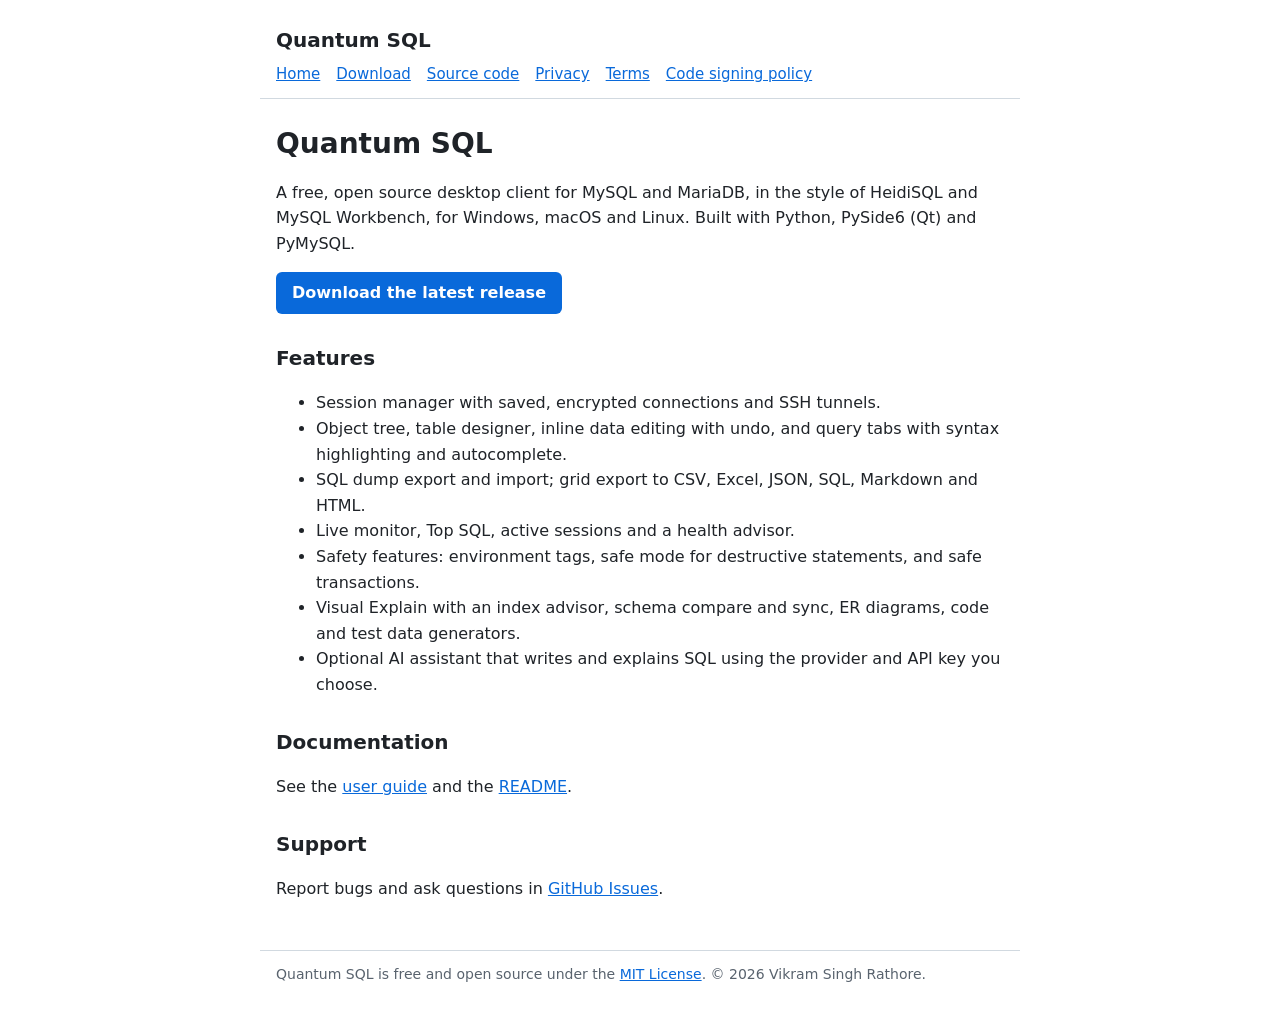
==== docs/index.html @ f1ba7c72 "Add project website for GitHub Pages: home, privacy, terms, code signing policy" ====
<!doctype html>
<html lang="en">
<head>
<meta charset="utf-8">
<meta name="viewport" content="width=device-width, initial-scale=1">
<title>Quantum SQL</title>
<meta name="description" content="Free, open source desktop client for MySQL and MariaDB on Windows, macOS and Linux.">
<link rel="stylesheet" href="style.css">
</head>
<body>
<header>
  <a class="brand" href="./">Quantum SQL</a>
  <nav>
    <a href="./">Home</a>
    <a href="https://github.com/Vikram662/quantum-sql-studio/releases">Download</a>
    <a href="https://github.com/Vikram662/quantum-sql-studio">Source code</a>
    <a href="privacy.html">Privacy</a>
    <a href="terms.html">Terms</a>
    <a href="code-signing.html">Code signing policy</a>
  </nav>
</header>
<main>
  <h1>Quantum SQL</h1>
  <p>A free, open source desktop client for MySQL and MariaDB, in the style of HeidiSQL and MySQL Workbench, for Windows, macOS and Linux. Built with Python, PySide6 (Qt) and PyMySQL.</p>
  <p><a class="button" href="https://github.com/Vikram662/quantum-sql-studio/releases">Download the latest release</a></p>

  <h2>Features</h2>
  <ul>
    <li>Session manager with saved, encrypted connections and SSH tunnels.</li>
    <li>Object tree, table designer, inline data editing with undo, and query tabs with syntax highlighting and autocomplete.</li>
    <li>SQL dump export and import; grid export to CSV, Excel, JSON, SQL, Markdown and HTML.</li>
    <li>Live monitor, Top SQL, active sessions and a health advisor.</li>
    <li>Safety features: environment tags, safe mode for destructive statements, and safe transactions.</li>
    <li>Visual Explain with an index advisor, schema compare and sync, ER diagrams, code and test data generators.</li>
    <li>Optional AI assistant that writes and explains SQL using the provider and API key you choose.</li>
  </ul>

  <h2>Documentation</h2>
  <p>See the <a href="https://github.com/Vikram662/quantum-sql-studio/blob/main/docs/USER_GUIDE.md">user guide</a> and the <a href="https://github.com/Vikram662/quantum-sql-studio#readme">README</a>.</p>

  <h2>Support</h2>
  <p>Report bugs and ask questions in <a href="https://github.com/Vikram662/quantum-sql-studio/issues">GitHub Issues</a>.</p>
</main>
<footer>
  Quantum SQL is free and open source under the <a href="https://github.com/Vikram662/quantum-sql-studio/blob/main/LICENSE">MIT License</a>. &copy; 2026 Vikram Singh Rathore.
</footer>
</body>
</html>
---- docs/style.css ----
:root { --bg: #ffffff; --fg: #1f2328; --muted: #59636e; --line: #d1d9e0; --accent: #0969da; }
@media (prefers-color-scheme: dark) {
  :root { --bg: #0d1117; --fg: #e6edf3; --muted: #9198a1; --line: #3d444d; --accent: #4493f8; }
}
* { box-sizing: border-box; }
body { margin: 0; background: var(--bg); color: var(--fg); font: 16px/1.6 system-ui, -apple-system, "Segoe UI", Roboto, sans-serif; }
header, main, footer { max-width: 760px; margin: 0 auto; padding: 0 16px; }
header { padding-top: 24px; padding-bottom: 12px; border-bottom: 1px solid var(--line); }
header a.brand { font-weight: 700; font-size: 20px; color: var(--fg); text-decoration: none; }
nav { margin-top: 6px; display: flex; flex-wrap: wrap; gap: 4px 16px; font-size: 15px; }
main { padding-top: 8px; padding-bottom: 32px; }
footer { padding-top: 12px; padding-bottom: 32px; border-top: 1px solid var(--line); color: var(--muted); font-size: 14px; }
a { color: var(--accent); }
h1 { font-size: 28px; line-height: 1.25; }
h2 { font-size: 20px; margin-top: 28px; }
.muted { color: var(--muted); }
.button { display: inline-block; padding: 8px 16px; border-radius: 6px; background: var(--accent); color: #fff; text-decoration: none; font-weight: 600; }
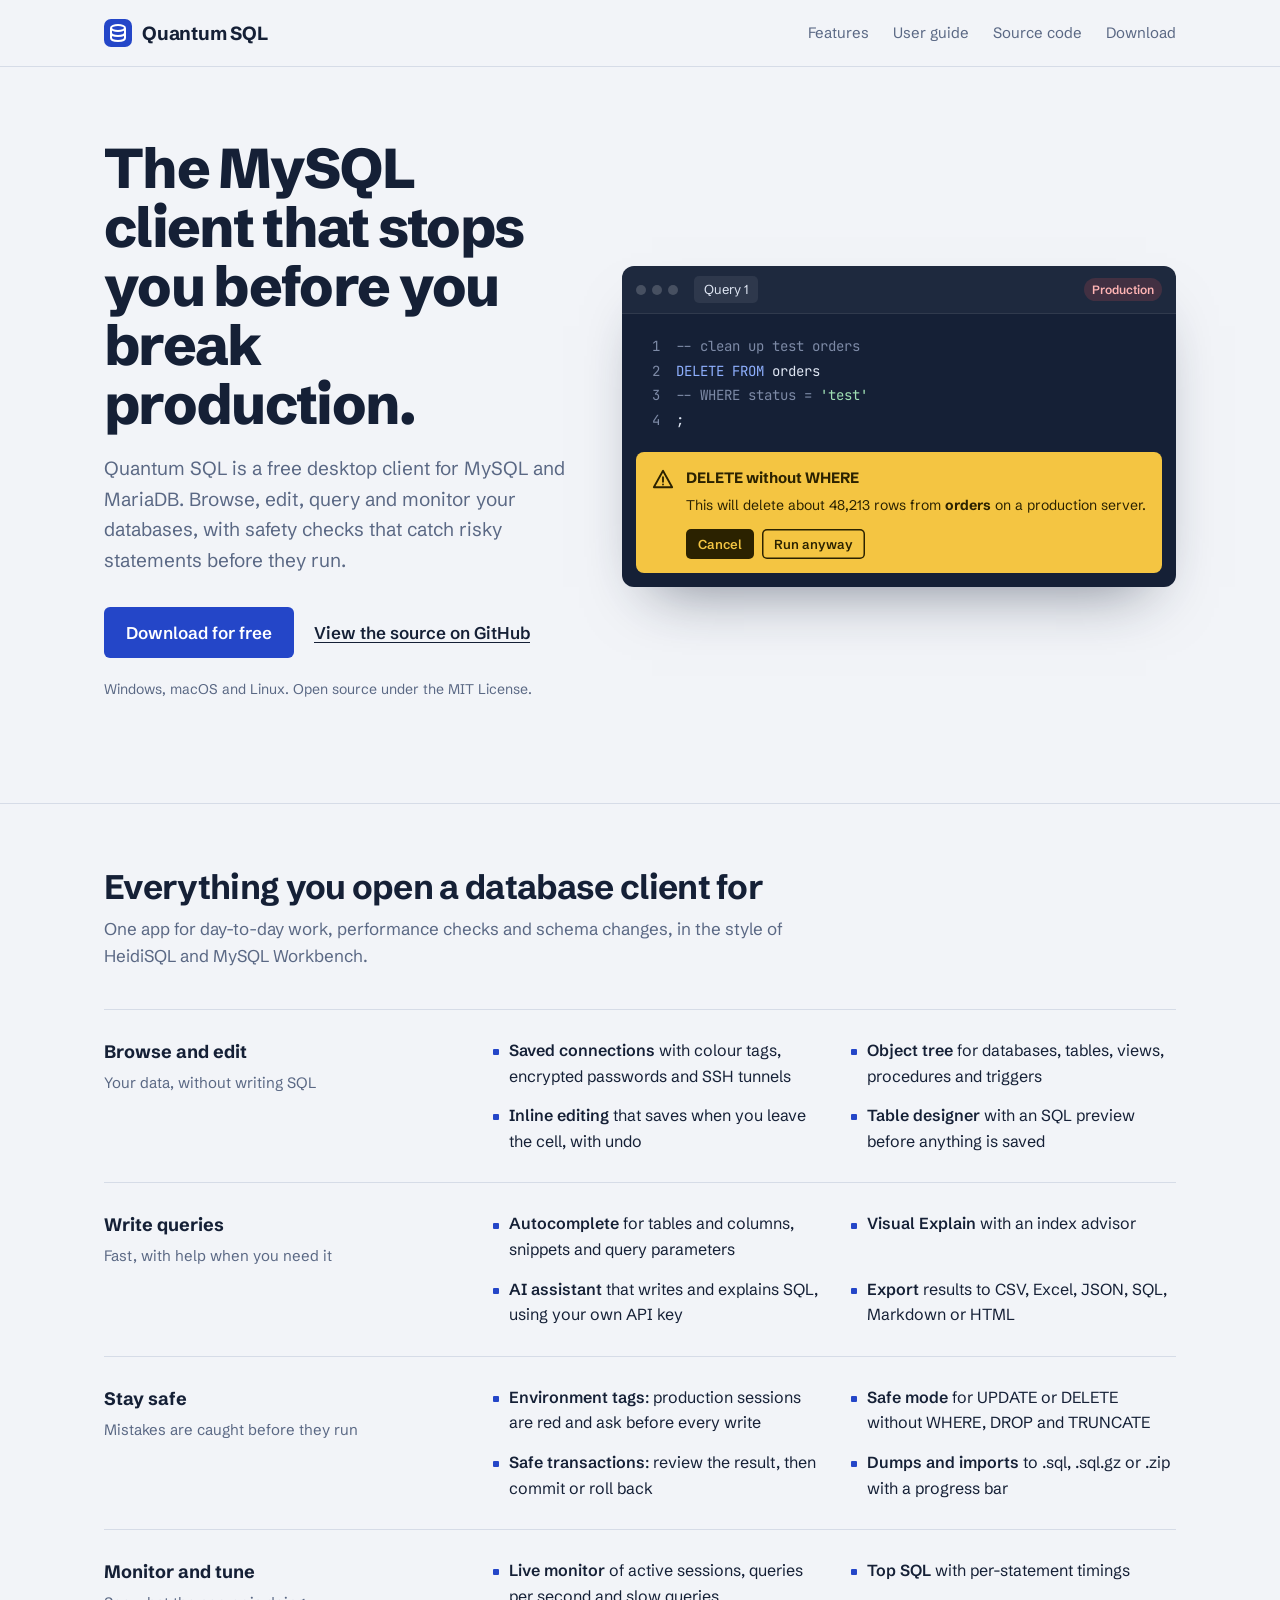
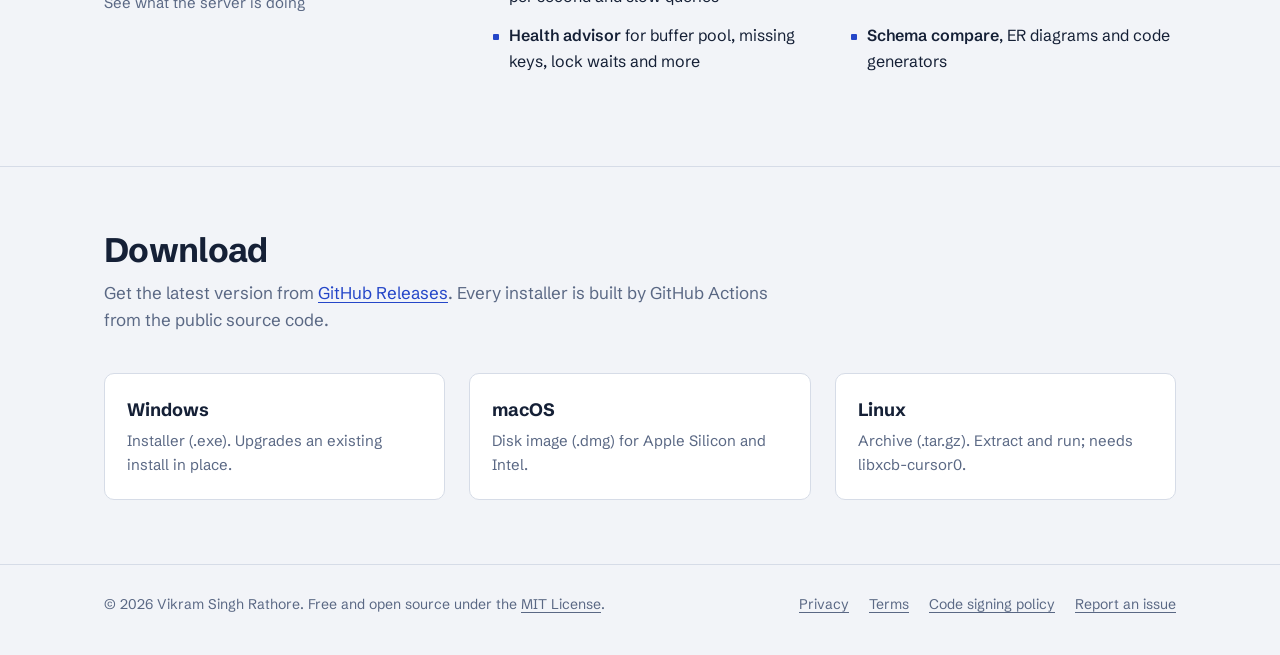
==== commit ef7e03e7: "Redesign project website" ====
--- a/docs/index.html
+++ b/docs/index.html
@@ -5,44 +5,130 @@
 <meta name="viewport" content="width=device-width, initial-scale=1">
 <title>Quantum SQL</title>
 <meta name="description" content="Free, open source desktop client for MySQL and MariaDB on Windows, macOS and Linux.">
+<link rel="icon" href="data:image/svg+xml,%3Csvg xmlns='http://www.w3.org/2000/svg' viewBox='0 0 28 28'%3E%3Crect width='28' height='28' rx='7' fill='%232446c8'/%3E%3Cellipse cx='14' cy='9' rx='7' ry='3' fill='none' stroke='%23fff' stroke-width='2'/%3E%3Cpath d='M7 9v10c0 1.7 3.1 3 7 3s7-1.3 7-3V9M7 14c0 1.7 3.1 3 7 3s7-1.3 7-3' fill='none' stroke='%23fff' stroke-width='2'/%3E%3C/svg%3E">
+<link rel="preconnect" href="https://fonts.googleapis.com">
+<link rel="preconnect" href="https://fonts.gstatic.com" crossorigin>
+<link rel="stylesheet" href="https://fonts.googleapis.com/css2?family=JetBrains+Mono:wght@400;500&family=Schibsted+Grotesk:wght@400;600;700;800&display=swap">
 <link rel="stylesheet" href="style.css">
 </head>
 <body>
-<header>
-  <a class="brand" href="./">Quantum SQL</a>
-  <nav>
-    <a href="./">Home</a>
-    <a href="https://github.com/Vikram662/quantum-sql-studio/releases">Download</a>
-    <a href="https://github.com/Vikram662/quantum-sql-studio">Source code</a>
-    <a href="privacy.html">Privacy</a>
-    <a href="terms.html">Terms</a>
-    <a href="code-signing.html">Code signing policy</a>
-  </nav>
+<header class="topbar">
+  <div class="wrap">
+    <a class="brand" href="./">
+      <svg width="28" height="28" viewBox="0 0 28 28" aria-hidden="true"><rect width="28" height="28" rx="7" fill="#2446c8"/><ellipse cx="14" cy="9" rx="7" ry="3" fill="none" stroke="#fff" stroke-width="2"/><path d="M7 9v10c0 1.7 3.1 3 7 3s7-1.3 7-3V9M7 14c0 1.7 3.1 3 7 3s7-1.3 7-3" fill="none" stroke="#fff" stroke-width="2"/></svg>
+      Quantum SQL
+    </a>
+    <nav aria-label="Main">
+      <a href="#features">Features</a>
+      <a href="https://github.com/Vikram662/quantum-sql-studio/blob/main/docs/USER_GUIDE.md">User guide</a>
+      <a href="https://github.com/Vikram662/quantum-sql-studio">Source code</a>
+      <a href="https://github.com/Vikram662/quantum-sql-studio/releases">Download</a>
+    </nav>
+  </div>
 </header>
+
 <main>
-  <h1>Quantum SQL</h1>
-  <p>A free, open source desktop client for MySQL and MariaDB, in the style of HeidiSQL and MySQL Workbench, for Windows, macOS and Linux. Built with Python, PySide6 (Qt) and PyMySQL.</p>
-  <p><a class="button" href="https://github.com/Vikram662/quantum-sql-studio/releases">Download the latest release</a></p>
+  <section class="hero">
+    <div class="wrap">
+      <div>
+        <h1>The MySQL client that stops you before you break production.</h1>
+        <p class="lede">Quantum SQL is a free desktop client for MySQL and MariaDB. Browse, edit, query and monitor your databases, with safety checks that catch risky statements before they run.</p>
+        <div class="actions">
+          <a class="btn" href="https://github.com/Vikram662/quantum-sql-studio/releases">Download for free</a>
+          <a class="quiet" href="https://github.com/Vikram662/quantum-sql-studio">View the source on GitHub</a>
+        </div>
+        <p class="meta">Windows, macOS and Linux. Open source under the MIT License.</p>
+      </div>
 
-  <h2>Features</h2>
-  <ul>
-    <li>Session manager with saved, encrypted connections and SSH tunnels.</li>
-    <li>Object tree, table designer, inline data editing with undo, and query tabs with syntax highlighting and autocomplete.</li>
-    <li>SQL dump export and import; grid export to CSV, Excel, JSON, SQL, Markdown and HTML.</li>
-    <li>Live monitor, Top SQL, active sessions and a health advisor.</li>
-    <li>Safety features: environment tags, safe mode for destructive statements, and safe transactions.</li>
-    <li>Visual Explain with an index advisor, schema compare and sync, ER diagrams, code and test data generators.</li>
-    <li>Optional AI assistant that writes and explains SQL using the provider and API key you choose.</li>
-  </ul>
+      <figure class="window" aria-label="Quantum SQL query tab warning about a DELETE without a WHERE clause" style="margin:0">
+        <div class="chrome">
+          <span class="dots" aria-hidden="true"><i></i><i></i><i></i></span>
+          <span class="tab">Query 1</span>
+          <span class="env">Production</span>
+        </div>
+<pre><span class="ln">1</span><span class="cm">-- clean up test orders</span>
+<span class="ln">2</span><span class="kw">DELETE FROM</span> orders
+<span class="ln">3</span><span class="cm">-- WHERE status = <span class="str">'test'</span></span>
+<span class="ln">4</span>;</pre>
+        <div class="guard" role="img" aria-label="Safe mode warning">
+          <svg width="22" height="22" viewBox="0 0 24 24" aria-hidden="true"><path d="M12 3 2 21h20L12 3Z" fill="none" stroke="#2b2200" stroke-width="2" stroke-linejoin="round"/><path d="M12 10v5M12 18v.01" stroke="#2b2200" stroke-width="2" stroke-linecap="round"/></svg>
+          <strong>DELETE without WHERE</strong>
+          <span>This will delete about 48,213 rows from <b>orders</b> on a production server.</span>
+          <div class="choices"><b>Cancel</b><b>Run anyway</b></div>
+        </div>
+      </figure>
+    </div>
+  </section>
 
-  <h2>Documentation</h2>
-  <p>See the <a href="https://github.com/Vikram662/quantum-sql-studio/blob/main/docs/USER_GUIDE.md">user guide</a> and the <a href="https://github.com/Vikram662/quantum-sql-studio#readme">README</a>.</p>
+  <section class="band" id="features">
+    <div class="wrap">
+      <h2>Everything you open a database client for</h2>
+      <p>One app for day-to-day work, performance checks and schema changes, in the style of HeidiSQL and MySQL Workbench.</p>
 
-  <h2>Support</h2>
-  <p>Report bugs and ask questions in <a href="https://github.com/Vikram662/quantum-sql-studio/issues">GitHub Issues</a>.</p>
+      <div class="groups">
+        <div class="group">
+          <h3>Browse and edit<small>Your data, without writing SQL</small></h3>
+          <ul>
+            <li><b>Saved connections</b> with colour tags, encrypted passwords and SSH tunnels</li>
+            <li><b>Object tree</b> for databases, tables, views, procedures and triggers</li>
+            <li><b>Inline editing</b> that saves when you leave the cell, with undo</li>
+            <li><b>Table designer</b> with an SQL preview before anything is saved</li>
+          </ul>
+        </div>
+        <div class="group">
+          <h3>Write queries<small>Fast, with help when you need it</small></h3>
+          <ul>
+            <li><b>Autocomplete</b> for tables and columns, snippets and query parameters</li>
+            <li><b>Visual Explain</b> with an index advisor</li>
+            <li><b>AI assistant</b> that writes and explains SQL, using your own API key</li>
+            <li><b>Export</b> results to CSV, Excel, JSON, SQL, Markdown or HTML</li>
+          </ul>
+        </div>
+        <div class="group">
+          <h3>Stay safe<small>Mistakes are caught before they run</small></h3>
+          <ul>
+            <li><b>Environment tags</b>: production sessions are red and ask before every write</li>
+            <li><b>Safe mode</b> for UPDATE or DELETE without WHERE, DROP and TRUNCATE</li>
+            <li><b>Safe transactions</b>: review the result, then commit or roll back</li>
+            <li><b>Dumps and imports</b> to .sql, .sql.gz or .zip with a progress bar</li>
+          </ul>
+        </div>
+        <div class="group">
+          <h3>Monitor and tune<small>See what the server is doing</small></h3>
+          <ul>
+            <li><b>Live monitor</b> of active sessions, queries per second and slow queries</li>
+            <li><b>Top SQL</b> with per-statement timings</li>
+            <li><b>Health advisor</b> for buffer pool, missing keys, lock waits and more</li>
+            <li><b>Schema compare</b>, ER diagrams and code generators</li>
+          </ul>
+        </div>
+      </div>
+    </div>
+  </section>
+
+  <section class="band">
+    <div class="wrap">
+      <h2>Download</h2>
+      <p>Get the latest version from <a href="https://github.com/Vikram662/quantum-sql-studio/releases">GitHub Releases</a>. Every installer is built by GitHub Actions from the public source code.</p>
+      <div class="platforms">
+        <div class="platform"><h3>Windows</h3><p>Installer (.exe). Upgrades an existing install in place.</p></div>
+        <div class="platform"><h3>macOS</h3><p>Disk image (.dmg) for Apple Silicon and Intel.</p></div>
+        <div class="platform"><h3>Linux</h3><p>Archive (.tar.gz). Extract and run; needs libxcb-cursor0.</p></div>
+      </div>
+    </div>
+  </section>
 </main>
-<footer>
-  Quantum SQL is free and open source under the <a href="https://github.com/Vikram662/quantum-sql-studio/blob/main/LICENSE">MIT License</a>. &copy; 2026 Vikram Singh Rathore.
+
+<footer class="footer">
+  <div class="wrap">
+    <span>&copy; 2026 Vikram Singh Rathore. Free and open source under the <a href="https://github.com/Vikram662/quantum-sql-studio/blob/main/LICENSE">MIT License</a>.</span>
+    <nav aria-label="Legal">
+      <a href="privacy.html">Privacy</a>
+      <a href="terms.html">Terms</a>
+      <a href="code-signing.html">Code signing policy</a>
+      <a href="https://github.com/Vikram662/quantum-sql-studio/issues">Report an issue</a>
+    </nav>
+  </div>
 </footer>
 </body>
 </html>
--- a/docs/style.css
+++ b/docs/style.css
@@ -1,17 +1,159 @@
-:root { --bg: #ffffff; --fg: #1f2328; --muted: #59636e; --line: #d1d9e0; --accent: #0969da; }
+:root {
+  --paper: #f2f4f8;
+  --surface: #ffffff;
+  --ink: #152036;
+  --steel: #5a6884;
+  --line: #d6dce7;
+  --blue: #2446c8;
+  --blue-ink: #ffffff;
+  --amber: #f4c542;
+  --amber-soft: #fff4cf;
+  --amber-ink: #5a4300;
+  --code-bg: #152036;
+  --code-fg: #dfe6f3;
+  --code-dim: #7d8aa6;
+  --code-kw: #8fb0ff;
+  --code-str: #9fe0b4;
+  --code-num: #ffcf70;
+  --radius-window: 12px;
+  --radius-control: 6px;
+}
+
 @media (prefers-color-scheme: dark) {
-  :root { --bg: #0d1117; --fg: #e6edf3; --muted: #9198a1; --line: #3d444d; --accent: #4493f8; }
+  :root {
+    --paper: #0f1626;
+    --surface: #172036;
+    --ink: #e4e9f2;
+    --steel: #9aa6bf;
+    --line: #2a3550;
+    --blue: #7c9bff;
+    --blue-ink: #0f1626;
+    --amber: #f4c542;
+    --amber-soft: #3a3115;
+    --amber-ink: #f8dd8a;
+    --code-bg: #0a1020;
+    --code-fg: #dfe6f3;
+  }
 }
+
 * { box-sizing: border-box; }
-body { margin: 0; background: var(--bg); color: var(--fg); font: 16px/1.6 system-ui, -apple-system, "Segoe UI", Roboto, sans-serif; }
-header, main, footer { max-width: 760px; margin: 0 auto; padding: 0 16px; }
-header { padding-top: 24px; padding-bottom: 12px; border-bottom: 1px solid var(--line); }
-header a.brand { font-weight: 700; font-size: 20px; color: var(--fg); text-decoration: none; }
-nav { margin-top: 6px; display: flex; flex-wrap: wrap; gap: 4px 16px; font-size: 15px; }
-main { padding-top: 8px; padding-bottom: 32px; }
-footer { padding-top: 12px; padding-bottom: 32px; border-top: 1px solid var(--line); color: var(--muted); font-size: 14px; }
-a { color: var(--accent); }
-h1 { font-size: 28px; line-height: 1.25; }
-h2 { font-size: 20px; margin-top: 28px; }
-.muted { color: var(--muted); }
-.button { display: inline-block; padding: 8px 16px; border-radius: 6px; background: var(--accent); color: #fff; text-decoration: none; font-weight: 600; }
+
+html { -webkit-text-size-adjust: 100%; }
+
+body {
+  margin: 0;
+  background: var(--paper);
+  color: var(--ink);
+  font: 400 17px/1.6 "Schibsted Grotesk", system-ui, -apple-system, "Segoe UI", sans-serif;
+}
+
+a { color: var(--blue); text-underline-offset: 3px; }
+a:hover { text-decoration-thickness: 2px; }
+:focus-visible { outline: 3px solid var(--blue); outline-offset: 3px; border-radius: 2px; }
+
+code, pre { font-family: "JetBrains Mono", ui-monospace, Consolas, monospace; }
+code { font-size: 0.88em; background: var(--surface); border: 1px solid var(--line); border-radius: 4px; padding: 1px 5px; }
+
+.wrap { max-width: 1120px; margin: 0 auto; padding: 0 24px; }
+
+/* Top bar */
+.topbar { border-bottom: 1px solid var(--line); }
+.topbar .wrap { display: flex; flex-wrap: wrap; align-items: center; justify-content: space-between; gap: 12px 32px; padding-top: 18px; padding-bottom: 18px; }
+.brand { display: inline-flex; align-items: center; gap: 10px; color: var(--ink); text-decoration: none; font-weight: 700; font-size: 19px; letter-spacing: -0.01em; }
+.brand svg { flex: none; }
+.topbar nav { display: flex; flex-wrap: wrap; gap: 6px 24px; font-size: 15px; }
+.topbar nav a { color: var(--steel); text-decoration: none; }
+.topbar nav a:hover, .topbar nav a[aria-current="page"] { color: var(--ink); }
+.topbar nav a[aria-current="page"] { font-weight: 600; }
+
+/* Hero */
+.hero .wrap { display: grid; grid-template-columns: minmax(0, 5fr) minmax(0, 6fr); gap: 56px; align-items: center; padding-top: 72px; padding-bottom: 88px; }
+.hero h1 { font-size: clamp(36px, 5vw, 56px); line-height: 1.05; letter-spacing: -0.03em; font-weight: 800; margin: 0 0 20px; }
+.hero p.lede { font-size: 19px; color: var(--steel); max-width: 34em; margin: 0 0 32px; }
+.actions { display: flex; flex-wrap: wrap; gap: 12px 20px; align-items: center; }
+.btn { display: inline-block; padding: 12px 22px; border-radius: var(--radius-control); background: var(--blue); color: var(--blue-ink); font-weight: 600; text-decoration: none; }
+.btn:hover { filter: brightness(1.08); }
+.actions .quiet { color: var(--ink); font-weight: 600; }
+.hero .meta { margin-top: 20px; font-size: 14px; color: var(--steel); }
+
+/* App window mock */
+.window { background: var(--code-bg); color: var(--code-fg); border-radius: var(--radius-window); overflow: hidden; box-shadow: 0 30px 60px -30px rgba(21, 32, 54, 0.55); font-size: 14px; }
+.window .chrome { display: flex; align-items: center; gap: 16px; padding: 10px 14px; background: rgba(255, 255, 255, 0.04); border-bottom: 1px solid rgba(255, 255, 255, 0.08); }
+.window .dots { display: flex; gap: 6px; }
+.window .dots i { width: 10px; height: 10px; border-radius: 50%; background: rgba(255, 255, 255, 0.18); }
+.window .tab { font-size: 13px; color: var(--code-fg); padding: 3px 10px; border-radius: 5px; background: rgba(255, 255, 255, 0.07); }
+.window .env { margin-left: auto; font-size: 12px; font-weight: 600; color: #ffb4b4; background: rgba(255, 90, 90, 0.16); padding: 2px 8px; border-radius: 999px; }
+.window pre { margin: 0; padding: 20px 22px; line-height: 1.75; overflow-x: auto; font-size: 14px; }
+.window .ln { color: var(--code-dim); user-select: none; display: inline-block; width: 2ch; margin-right: 16px; text-align: right; }
+.window .kw { color: var(--code-kw); }
+.window .str { color: var(--code-str); }
+.window .num { color: var(--code-num); }
+.window .cm { color: var(--code-dim); }
+.guard { margin: 0 14px 14px; padding: 14px 16px; border-radius: 8px; background: var(--amber); color: #2b2200; display: grid; grid-template-columns: auto 1fr; gap: 4px 12px; }
+.guard svg { grid-row: span 2; margin-top: 2px; }
+.guard strong { font-size: 15px; }
+.guard span { font-size: 14px; }
+.guard .choices { grid-column: 2; display: flex; flex-wrap: wrap; gap: 8px; margin-top: 8px; }
+.guard .choices b { font-weight: 600; font-size: 13px; padding: 5px 12px; border-radius: 5px; background: #2b2200; color: var(--amber); }
+.guard .choices b + b { background: transparent; color: #2b2200; box-shadow: inset 0 0 0 1.5px #2b2200; }
+
+@media (prefers-reduced-motion: no-preference) {
+  .guard { animation: guard-in 480ms cubic-bezier(0.2, 0.8, 0.2, 1) 900ms both; }
+  @keyframes guard-in { from { opacity: 0; transform: translateY(10px); } to { opacity: 1; transform: none; } }
+}
+
+/* Feature groups */
+.band { border-top: 1px solid var(--line); }
+.band .wrap { padding-top: 64px; padding-bottom: 64px; }
+.band h2 { font-size: clamp(26px, 3vw, 34px); letter-spacing: -0.02em; line-height: 1.15; margin: 0 0 8px; }
+.band > .wrap > p { color: var(--steel); max-width: 40em; margin: 0 0 40px; }
+.groups { display: grid; gap: 0; }
+.group { display: grid; grid-template-columns: minmax(0, 1fr) minmax(0, 2fr); gap: 8px 48px; padding: 28px 0; border-top: 1px solid var(--line); }
+.group h3 { margin: 0; font-size: 18px; }
+.group h3 small { display: block; font-weight: 400; font-size: 15px; color: var(--steel); margin-top: 4px; }
+.group ul { margin: 0; padding: 0; list-style: none; display: grid; grid-template-columns: repeat(2, minmax(0, 1fr)); gap: 14px 32px; }
+.group li { padding-left: 16px; position: relative; font-size: 16px; }
+.group li::before { content: ""; position: absolute; left: 0; top: 0.7em; width: 6px; height: 6px; border-radius: 1px; background: var(--blue); }
+.group li b { font-weight: 600; }
+
+/* Platforms */
+.platforms { display: grid; grid-template-columns: repeat(3, minmax(0, 1fr)); gap: 24px; margin-top: 8px; }
+.platform { background: var(--surface); border: 1px solid var(--line); border-radius: 10px; padding: 22px; }
+.platform h3 { margin: 0 0 4px; font-size: 18px; }
+.platform p { margin: 0; color: var(--steel); font-size: 15px; }
+
+/* Documents (privacy, terms, code signing) */
+.doc .wrap { max-width: 760px; padding-top: 56px; padding-bottom: 72px; }
+.doc h1 { font-size: clamp(32px, 4.4vw, 44px); letter-spacing: -0.025em; line-height: 1.1; margin: 0 0 10px; }
+.doc .updated { color: var(--steel); font-size: 15px; margin: 0 0 32px; }
+.doc .summary { background: var(--amber-soft); color: var(--amber-ink); border-left: 4px solid var(--amber); padding: 16px 20px; border-radius: 0 8px 8px 0; font-size: 18px; margin: 0 0 40px; }
+.doc h2 { font-size: 21px; letter-spacing: -0.01em; margin: 40px 0 10px; }
+.doc p, .doc li { max-width: 68ch; }
+.doc ul { padding-left: 22px; }
+.doc li { margin-bottom: 8px; }
+.doc li::marker { color: var(--blue); }
+.roles { border: 1px solid var(--line); border-radius: 10px; overflow: hidden; background: var(--surface); margin: 8px 0 0; }
+.roles div { display: grid; grid-template-columns: minmax(0, 1fr) minmax(0, 2fr); gap: 4px 24px; padding: 14px 18px; }
+.roles div + div { border-top: 1px solid var(--line); }
+.roles dt { font-weight: 600; }
+.roles dd { margin: 0; color: var(--steel); }
+.roles dd a { font-weight: 600; }
+
+/* Footer */
+.footer { border-top: 1px solid var(--line); font-size: 14px; color: var(--steel); }
+.footer .wrap { display: flex; flex-wrap: wrap; justify-content: space-between; gap: 12px 32px; padding-top: 28px; padding-bottom: 40px; }
+.footer nav { display: flex; flex-wrap: wrap; gap: 6px 20px; }
+.footer a { color: var(--steel); }
+
+@media (max-width: 880px) {
+  .hero .wrap { grid-template-columns: minmax(0, 1fr); gap: 40px; padding-top: 48px; padding-bottom: 64px; }
+  .group { grid-template-columns: minmax(0, 1fr); }
+  .platforms { grid-template-columns: minmax(0, 1fr); }
+}
+
+@media (max-width: 560px) {
+  .wrap { padding: 0 16px; }
+  .group ul { grid-template-columns: minmax(0, 1fr); }
+  .roles div { grid-template-columns: minmax(0, 1fr); }
+  .window pre { font-size: 12.5px; padding: 16px; }
+}
